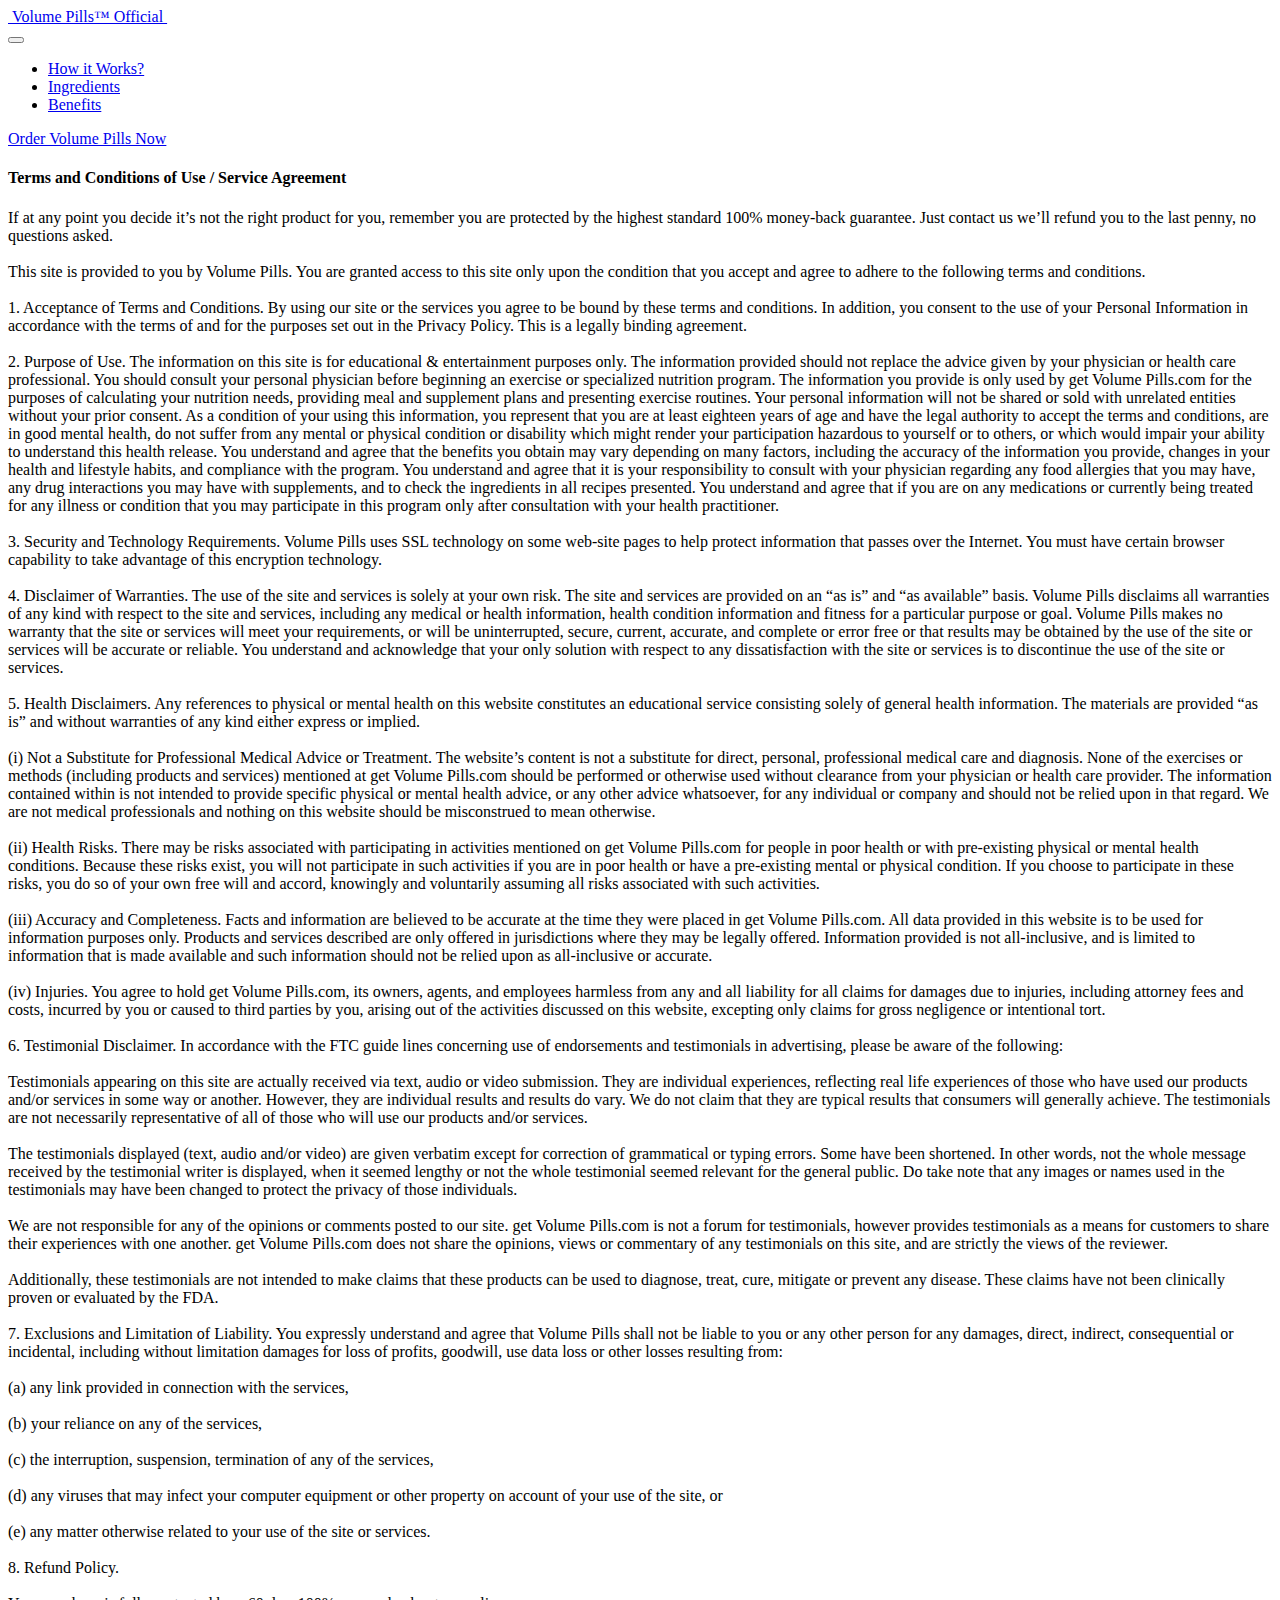
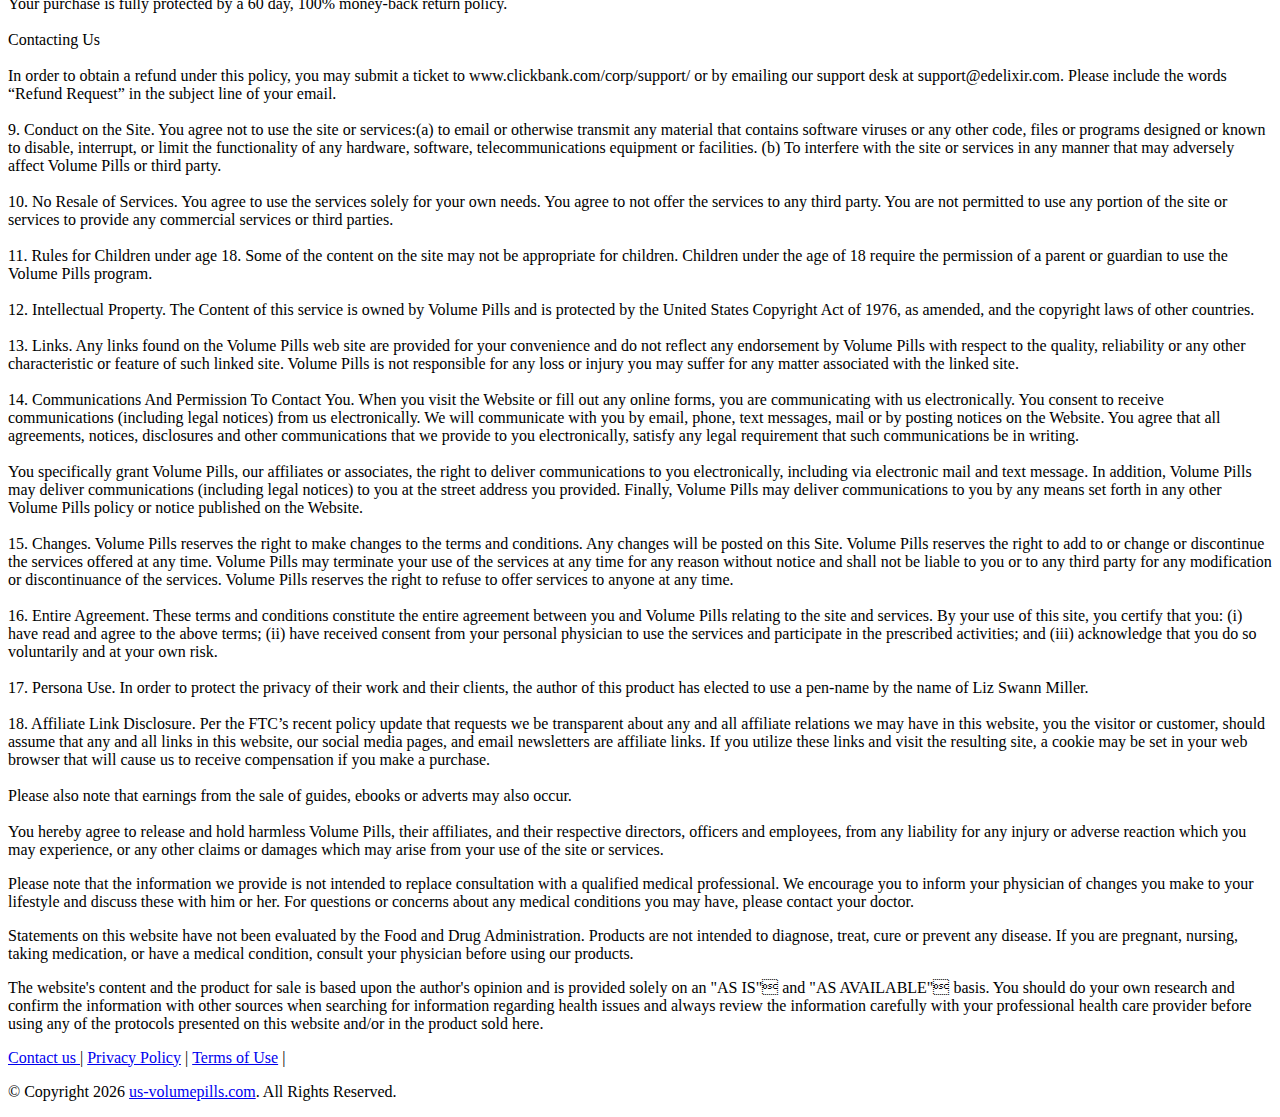
==== terms.html @ 6d5ae5b9 "Add files via upload" ====
<!DOCTYPE html>
<html  lang="en">

<!-- Mirrored from us-volumepills.com/terms.html by HTTrack Website Copier/3.x [XR&CO'2014], Mon, 20 Nov 2023 08:35:55 GMT -->
<head>
  
  <meta charset="UTF-8">
  <meta http-equiv="X-UA-Compatible" content="IE=edge">
    <meta name="referrer" content="no-referrer">
  <meta name="twitter:card" content="summary_large_image"/>
  <meta name="twitter:image:src" content="">
  <meta property="og:image" content="">
  <meta name="twitter:title" content="Volume Pills - Terms and Conditions">
  <meta name="viewport" content="width=device-width, initial-scale=1, minimum-scale=1">
  <link rel="shortcut icon" href="assets/images/volume-pills-favicon.png" type="image/x-icon">
  <meta name="description" content="If at any point you decide it’s not the right product for you, remember you are protected by the highest standard 100% money-back guarantee.">
  
  
  <title>Volume Pills - Terms and Conditions</title>
  <link rel="stylesheet" href="assets/web/assets/mobirise-icons2/mobirise2.css">
  <link rel="stylesheet" href="assets/bootstrap/css/bootstrap.min.css">
  <link rel="stylesheet" href="assets/bootstrap/css/bootstrap-grid.min.css">
  <link rel="stylesheet" href="assets/bootstrap/css/bootstrap-reboot.min.css">
  <link rel="stylesheet" href="assets/animatecss/animate.css">
  <link rel="stylesheet" href="assets/popup-overlay-plugin/style.css">
  <link rel="stylesheet" href="assets/dropdown/css/style.html">
  <link rel="stylesheet" href="assets/socicon/css/styles.html">
  <link rel="stylesheet" href="assets/theme/css/style.css">
  <link rel="preload" href="https://fonts.googleapis.com/css?family=Jost:100,200,300,400,500,600,700,800,900,100i,200i,300i,400i,500i,600i,700i,800i,900i&amp;display=swap" as="style" onload="this.onload=null;this.rel='stylesheet'">
  <noscript><link rel="stylesheet" href="https://fonts.googleapis.com/css?family=Jost:100,200,300,400,500,600,700,800,900,100i,200i,300i,400i,500i,600i,700i,800i,900i&amp;display=swap"></noscript>
  <link rel="preload" as="style" href="assets/mobirise/css/mbr-additional.css"><link rel="stylesheet" href="assets/mobirise/css/mbr-additional.css" type="text/css">
  
  
  
  
</head>
<body>

<!-- Analytics -->
<!-- Global site tag (gtag.js) - Google Analytics -->
<script async src="https://www.googletagmanager.com/gtag/js?id=UA-235349626-1"></script>
<script>
  window.dataLayer = window.dataLayer || [];
  function gtag(){dataLayer.push(arguments);}
  gtag('js', new Date());

  gtag('config', 'UA-235349626-1');
</script>
<!-- /Analytics -->


  
  <section data-bs-version="5.1" class="menu menu1 cid-sFnVyL8djO" once="menu" id="menu1-3l">
    

    <nav class="navbar navbar-dropdown navbar-expand-lg">
        <div class="container">
            <div class="navbar-brand">
                
                <span class="navbar-caption-wrap"><a class="navbar-caption text-white display-7" href="index.html">&nbsp;Volume Pills™ Official&nbsp;</a></span>
            </div>
            <button class="navbar-toggler" type="button" data-toggle="collapse" data-bs-toggle="collapse" data-target="#navbarSupportedContent" data-bs-target="#navbarSupportedContent" aria-controls="navbarNavAltMarkup" aria-expanded="false" aria-label="Toggle navigation">
                <div class="hamburger">
                    <span></span>
                    <span></span>
                    <span></span>
                    <span></span>
                </div>
            </button>
            <div class="collapse navbar-collapse" id="navbarSupportedContent">
                <ul class="navbar-nav nav-dropdown" data-app-modern-menu="true"><li class="nav-item"><a class="nav-link link text-white text-primary display-4" href="#Work">
                            How it Works?</a></li>
                    <li class="nav-item"><a class="nav-link link text-white text-primary display-4" href="#Ingredients">Ingredients</a></li>
                    <li class="nav-item"><a class="nav-link link text-white text-primary display-4" href="#Benefits">Benefits</a>
                    </li></ul>
                
                <div class="navbar-buttons mbr-section-btn"><a class="btn btn-warning display-7" href="https://www.volumepills.com/ct/722291"><span class="mobi-mbri mobi-mbri-cart-add mbr-iconfont mbr-iconfont-btn"></span>
                        Order&nbsp;Volume Pills Now</a></div>
            </div>
        </div>
    </nav>
</section>

<section data-bs-version="5.1" class="content5 cid-tkdk8UZJ5h" id="content5-3q">
    
    <div class="container">
        <div class="row justify-content-center">
            <div class="col-md-12 col-lg-10">
                
                <h4 class="mbr-section-subtitle mbr-fonts-style mb-4 display-5">Terms and Conditions of Use / Service Agreement</h4>
                <p class="mbr-text mbr-fonts-style display-7">If at any point you decide it’s not the right product for you, remember you are protected by the highest standard 100% money-back guarantee. Just contact us we’ll refund you to the last penny, no questions asked.
<br>
<br>This site is provided to you by  Volume Pills. You are granted access to this site only upon the condition that you accept and agree to adhere to the following terms and conditions.
<br>
<br>1. Acceptance of Terms and Conditions. By using our site or the services you agree to be bound by these terms and conditions. In addition, you consent to the use of your Personal Information in accordance with the terms of and for the purposes set out in the Privacy Policy. This is a legally binding agreement.
<br>
<br>2. Purpose of Use. The information on this site is for educational &amp; entertainment purposes only. The information provided should not replace the advice given by your physician or health care professional. You should consult your personal physician before beginning an exercise or specialized nutrition program. The information you provide is only used by get Volume Pills.com for the purposes of calculating your nutrition needs, providing meal and supplement plans and presenting exercise routines. Your personal information will not be shared or sold with unrelated entities without your prior consent. As a condition of your using this information, you represent that you are at least eighteen years of age and have the legal authority to accept the terms and conditions, are in good mental health, do not suffer from any mental or physical condition or disability which might render your participation hazardous to yourself or to others, or which would impair your ability to understand this health release. You understand and agree that the benefits you obtain may vary depending on many factors, including the accuracy of the information you provide, changes in your health and lifestyle habits, and compliance with the program. You understand and agree that it is your responsibility to consult with your physician regarding any food allergies that you may have, any drug interactions you may have with supplements, and to check the ingredients in all recipes presented. You understand and agree that if you are on any medications or currently being treated for any illness or condition that you may participate in this program only after consultation with your health practitioner.
<br>
<br>3. Security and Technology Requirements.  Volume Pills uses SSL technology on some web-site pages to help protect information that passes over the Internet. You must have certain browser capability to take advantage of this encryption technology.
<br>
<br>4. Disclaimer of Warranties. The use of the site and services is solely at your own risk. The site and services are provided on an “as is” and “as available” basis.  Volume Pills disclaims all warranties of any kind with respect to the site and services, including any medical or health information, health condition information and fitness for a particular purpose or goal.  Volume Pills makes no warranty that the site or services will meet your requirements, or will be uninterrupted, secure, current, accurate, and complete or error free or that results may be obtained by the use of the site or services will be accurate or reliable. You understand and acknowledge that your only solution with respect to any dissatisfaction with the site or services is to discontinue the use of the site or services.
<br>
<br>5. Health Disclaimers. Any references to physical or mental health on this website constitutes an educational service consisting solely of general health information. The materials are provided “as is” and without warranties of any kind either express or implied.
<br>
<br>(i) Not a Substitute for Professional Medical Advice or Treatment. The website’s content is not a substitute for direct, personal, professional medical care and diagnosis. None of the exercises or methods (including products and services) mentioned at get Volume Pills.com should be performed or otherwise used without clearance from your physician or health care provider. The information contained within is not intended to provide specific physical or mental health advice, or any other advice whatsoever, for any individual or company and should not be relied upon in that regard. We are not medical professionals and nothing on this website should be misconstrued to mean otherwise.
<br>
<br>(ii) Health Risks. There may be risks associated with participating in activities mentioned on get Volume Pills.com for people in poor health or with pre-existing physical or mental health conditions. Because these risks exist, you will not participate in such activities if you are in poor health or have a pre-existing mental or physical condition. If you choose to participate in these risks, you do so of your own free will and accord, knowingly and voluntarily assuming all risks associated with such activities.
<br>
<br>(iii) Accuracy and Completeness. Facts and information are believed to be accurate at the time they were placed in get Volume Pills.com. All data provided in this website is to be used for information purposes only. Products and services described are only offered in jurisdictions where they may be legally offered. Information provided is not all-inclusive, and is limited to information that is made available and such information should not be relied upon as all-inclusive or accurate.
<br>
<br>(iv) Injuries. You agree to hold get Volume Pills.com, its owners, agents, and employees harmless from any and all liability for all claims for damages due to injuries, including attorney fees and costs, incurred by you or caused to third parties by you, arising out of the activities discussed on this website, excepting only claims for gross negligence or intentional tort.
<br>
<br>6. Testimonial Disclaimer. In accordance with the FTC guide lines concerning use of endorsements and testimonials in advertising, please be aware of the following:
<br>
<br>Testimonials appearing on this site are actually received via text, audio or video submission. They are individual experiences, reflecting real life experiences of those who have used our products and/or services in some way or another. However, they are individual results and results do vary. We do not claim that they are typical results that consumers will generally achieve. The testimonials are not necessarily representative of all of those who will use our products and/or services.
<br>
<br>The testimonials displayed (text, audio and/or video) are given verbatim except for correction of grammatical or typing errors. Some have been shortened. In other words, not the whole message received by the testimonial writer is displayed, when it seemed lengthy or not the whole testimonial seemed relevant for the general public. Do take note that any images or names used in the testimonials may have been changed to protect the privacy of those individuals.
<br>
<br>We are not responsible for any of the opinions or comments posted to our site. get Volume Pills.com is not a forum for testimonials, however provides testimonials as a means for customers to share their experiences with one another. get Volume Pills.com does not share the opinions, views or commentary of any testimonials on this site, and are strictly the views of the reviewer.
<br>
<br>Additionally, these testimonials are not intended to make claims that these products can be used to diagnose, treat, cure, mitigate or prevent any disease. These claims have not been clinically proven or evaluated by the FDA.
<br>
<br>7. Exclusions and Limitation of Liability. You expressly understand and agree that  Volume Pills shall not be liable to you or any other person for any damages, direct, indirect, consequential or incidental, including without limitation damages for loss of profits, goodwill, use data loss or other losses resulting from:
<br>
<br>(a) any link provided in connection with the services,
<br>
<br>(b) your reliance on any of the services,
<br>
<br>(c) the interruption, suspension, termination of any of the services,
<br>
<br>(d) any viruses that may infect your computer equipment or other property on account of your use of the site, or
<br>
<br>(e) any matter otherwise related to your use of the site or services.
<br>
<br>8. Refund Policy.
<br>
<br>Your purchase is fully protected by a 60 day, 100% money-back return policy.
<br>
<br>Contacting Us
<br>
<br>In order to obtain a refund under this policy, you may submit a ticket to www.clickbank.com/corp/support/ or by emailing our support desk at support@edelixir.com. Please include the words “Refund Request” in the subject line of your email.
<br>
<br>9. Conduct on the Site. You agree not to use the site or services:(a) to email or otherwise transmit any material that contains software viruses or any other code, files or programs designed or known to disable, interrupt, or limit the functionality of any hardware, software, telecommunications equipment or facilities. (b) To interfere with the site or services in any manner that may adversely affect  Volume Pills or third party.
<br>
<br>10. No Resale of Services. You agree to use the services solely for your own needs. You agree to not offer the services to any third party. You are not permitted to use any portion of the site or services to provide any commercial services or third parties.
<br>
<br>11. Rules for Children under age 18. Some of the content on the site may not be appropriate for children. Children under the age of 18 require the permission of a parent or guardian to use the  Volume Pills program.
<br>
<br>12. Intellectual Property. The Content of this service is owned by  Volume Pills and is protected by the United States Copyright Act of 1976, as amended, and the copyright laws of other countries.
<br>
<br>13. Links. Any links found on the  Volume Pills web site are provided for your convenience and do not reflect any endorsement by  Volume Pills with respect to the quality, reliability or any other characteristic or feature of such linked site.  Volume Pills is not responsible for any loss or injury you may suffer for any matter associated with the linked site.
<br>
<br>14. Communications And Permission To Contact You. When you visit the Website or fill out any online forms, you are communicating with us electronically. You consent to receive communications (including legal notices) from us electronically. We will communicate with you by email, phone, text messages, mail or by posting notices on the Website. You agree that all agreements, notices, disclosures and other communications that we provide to you electronically, satisfy any legal requirement that such communications be in writing.
<br>
<br>You specifically grant  Volume Pills, our affiliates or associates, the right to deliver communications to you electronically, including via electronic mail and text message. In addition,  Volume Pills may deliver communications (including legal notices) to you at the street address you provided. Finally,  Volume Pills may deliver communications to you by any means set forth in any other  Volume Pills policy or notice published on the Website.
<br>
<br>15. Changes.  Volume Pills reserves the right to make changes to the terms and conditions. Any changes will be posted on this Site.  Volume Pills reserves the right to add to or change or discontinue the services offered at any time.  Volume Pills may terminate your use of the services at any time for any reason without notice and shall not be liable to you or to any third party for any modification or discontinuance of the services.  Volume Pills reserves the right to refuse to offer services to anyone at any time.
<br>
<br>16. Entire Agreement. These terms and conditions constitute the entire agreement between you and  Volume Pills relating to the site and services. By your use of this site, you certify that you: (i) have read and agree to the above terms; (ii) have received consent from your personal physician to use the services and participate in the prescribed activities; and (iii) acknowledge that you do so voluntarily and at your own risk.
<br>
<br>17. Persona Use. In order to protect the privacy of their work and their clients, the author of this product has elected to use a pen-name by the name of Liz Swann Miller.
<br>
<br>18. Affiliate Link Disclosure. Per the FTC’s recent policy update that requests we be transparent about any and all affiliate relations we may have in this website, you the visitor or customer, should assume that any and all links in this website, our social media pages, and email newsletters are affiliate links. If you utilize these links and visit the resulting site, a cookie may be set in your web browser that will cause us to receive compensation if you make a purchase.
<br>
<br>Please also note that earnings from the sale of guides, ebooks or adverts may also occur.
<br>
<br>You hereby agree to release and hold harmless  Volume Pills, their affiliates, and their respective directors, officers and employees, from any liability for any injury or adverse reaction which you may experience, or any other claims or damages which may arise from your use of the site or services.&nbsp;<br></p>
            </div>
        </div>
    </div>
</section>

<section data-bs-version="5.1" class="footer3 cid-sFnyUkxVUQ" once="footers" id="footer3-3m">

    

    

    <div class="container-fluid">
        <div class="media-container-row align-center mbr-white">
            
            <div class="row social-row">
                <div class="social-list align-left pb-2">
                    
                    
                    
                    
                    
                    
                <div class="soc-item">
                       <p>Please note that the information we provide is not intended to replace consultation with a qualified medical professional. We encourage you to inform your physician of changes you make to your lifestyle and discuss these with him or her. For questions or concerns about any medical conditions you may have, please contact your doctor.</p>

<p>Statements on this website have not been evaluated by the Food and Drug Administration. Products are not intended to diagnose, treat, cure or prevent any disease. If you are pregnant, nursing, taking medication, or have a medical condition, consult your physician before using our products.</p>

<p>The website's content and the product for sale is based upon the author's opinion and is provided solely on an "AS IS" and "AS AVAILABLE" basis. You should do your own research and confirm the information with other sources when searching for information regarding health issues and always review the information carefully with your professional health care provider before using any of the protocols presented on this website and/or in the product sold here.</p>

<p><a href="contact.html" class="text-primary" target="_blank">Contact us </a>|&nbsp;<a href="policy.html" class="text-primary" target="_blank">Privacy Policy</a> |&nbsp;<a href="terms.html" class="text-primary" target="_blank">Terms of Use</a> |&nbsp;</p>


                    </div></div>
            </div>
            <div class="row row-copirayt">
                <p class="mbr-text mb-0 mbr-fonts-style mbr-white align-center display-4">© Copyright <script>document.write(new Date().getFullYear())</script> <a href="index.html" class="text-primary">us-volumepills.com</a>. All Rights Reserved.
                </p>
            </div>
        </div>
    </div>
</section>


<script src="assets/bootstrap/js/bootstrap.bundle.min.js"></script>
  <script src="assets/smoothscroll/smooth-scroll.js"></script>
  <script src="assets/ytplayer/index.js"></script>
  <script src="assets/dropdown/js/navbar-dropdown.html"></script>
  <script src="assets/theme/js/script.js"></script>
  
  
  
 <div id="scrollToTop" class="scrollToTop mbr-arrow-up"><a style="text-align: center;"><i class="mbr-arrow-up-icon mbr-arrow-up-icon-cm cm-icon cm-icon-smallarrow-up"></i></a></div>
    <input name="animation" type="hidden">
  </body>

<!-- Mirrored from us-volumepills.com/terms.html by HTTrack Website Copier/3.x [XR&CO'2014], Mon, 20 Nov 2023 08:35:55 GMT -->
</html>
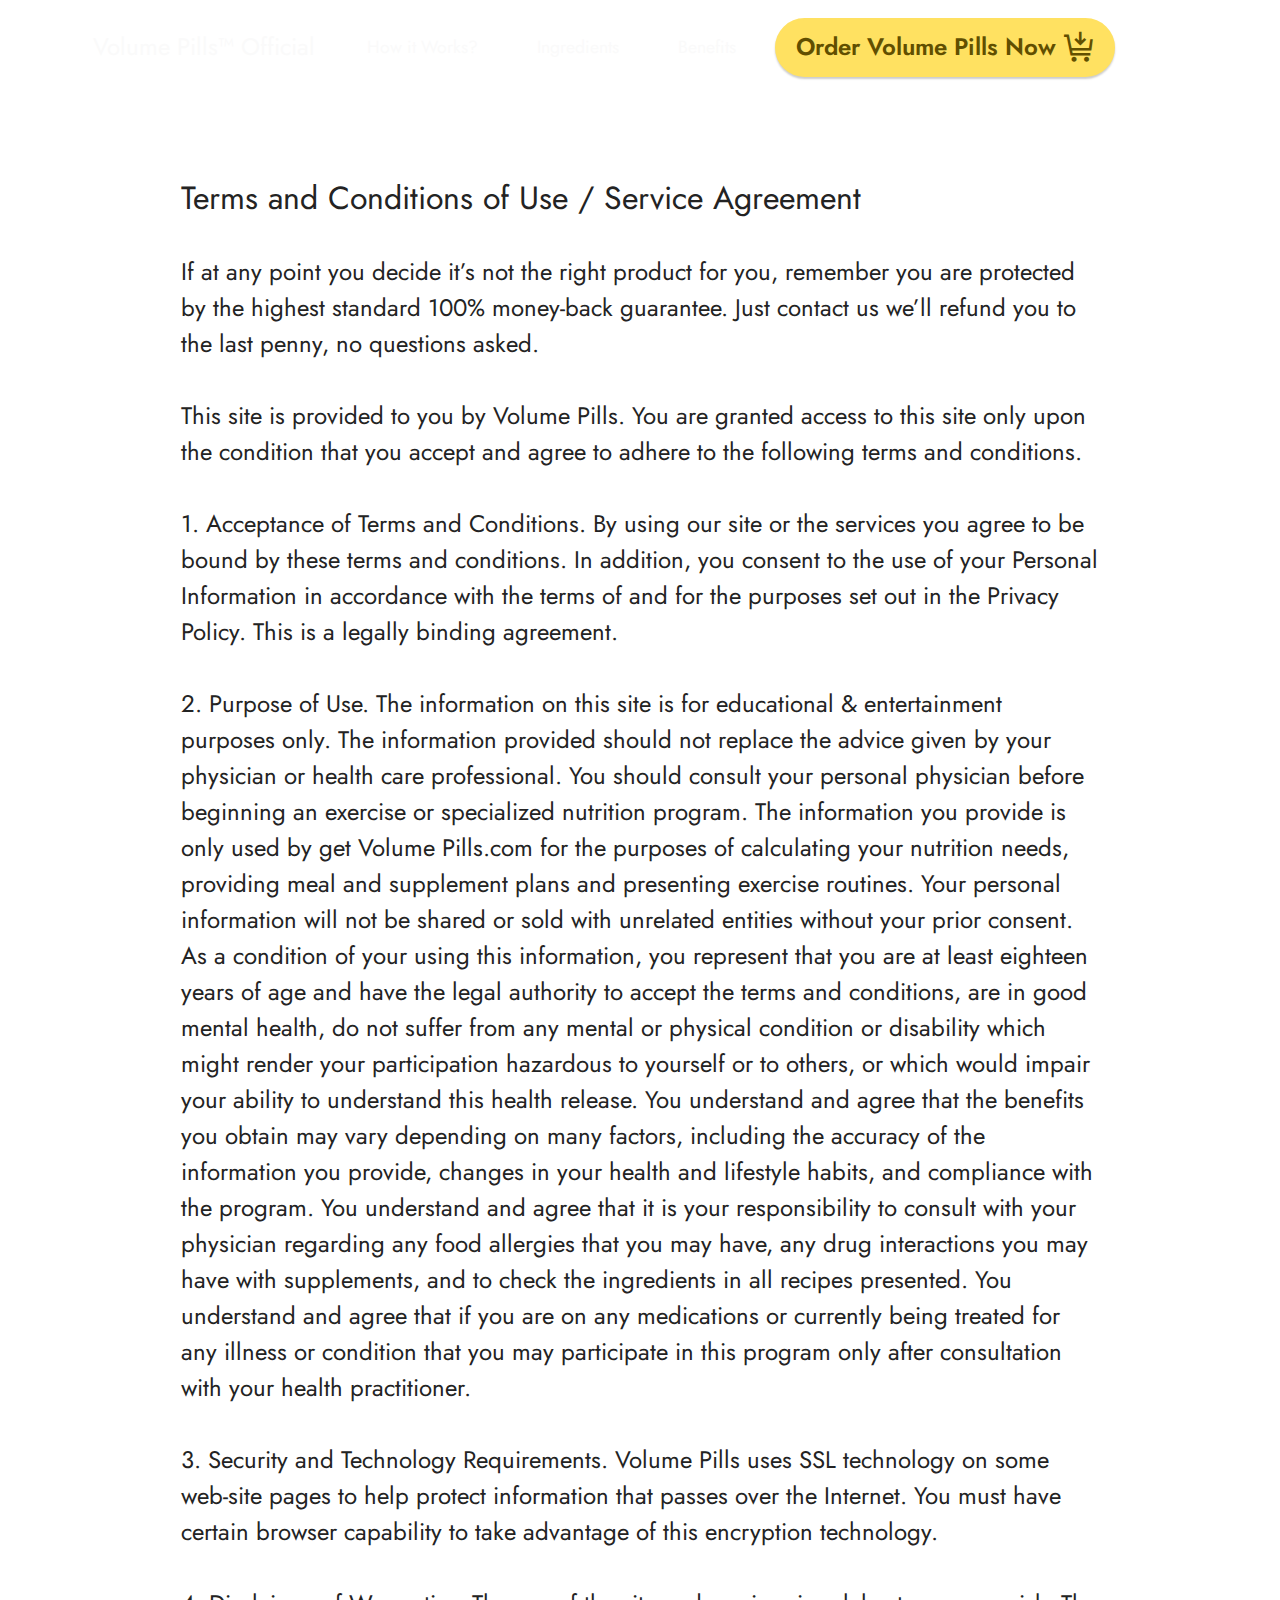
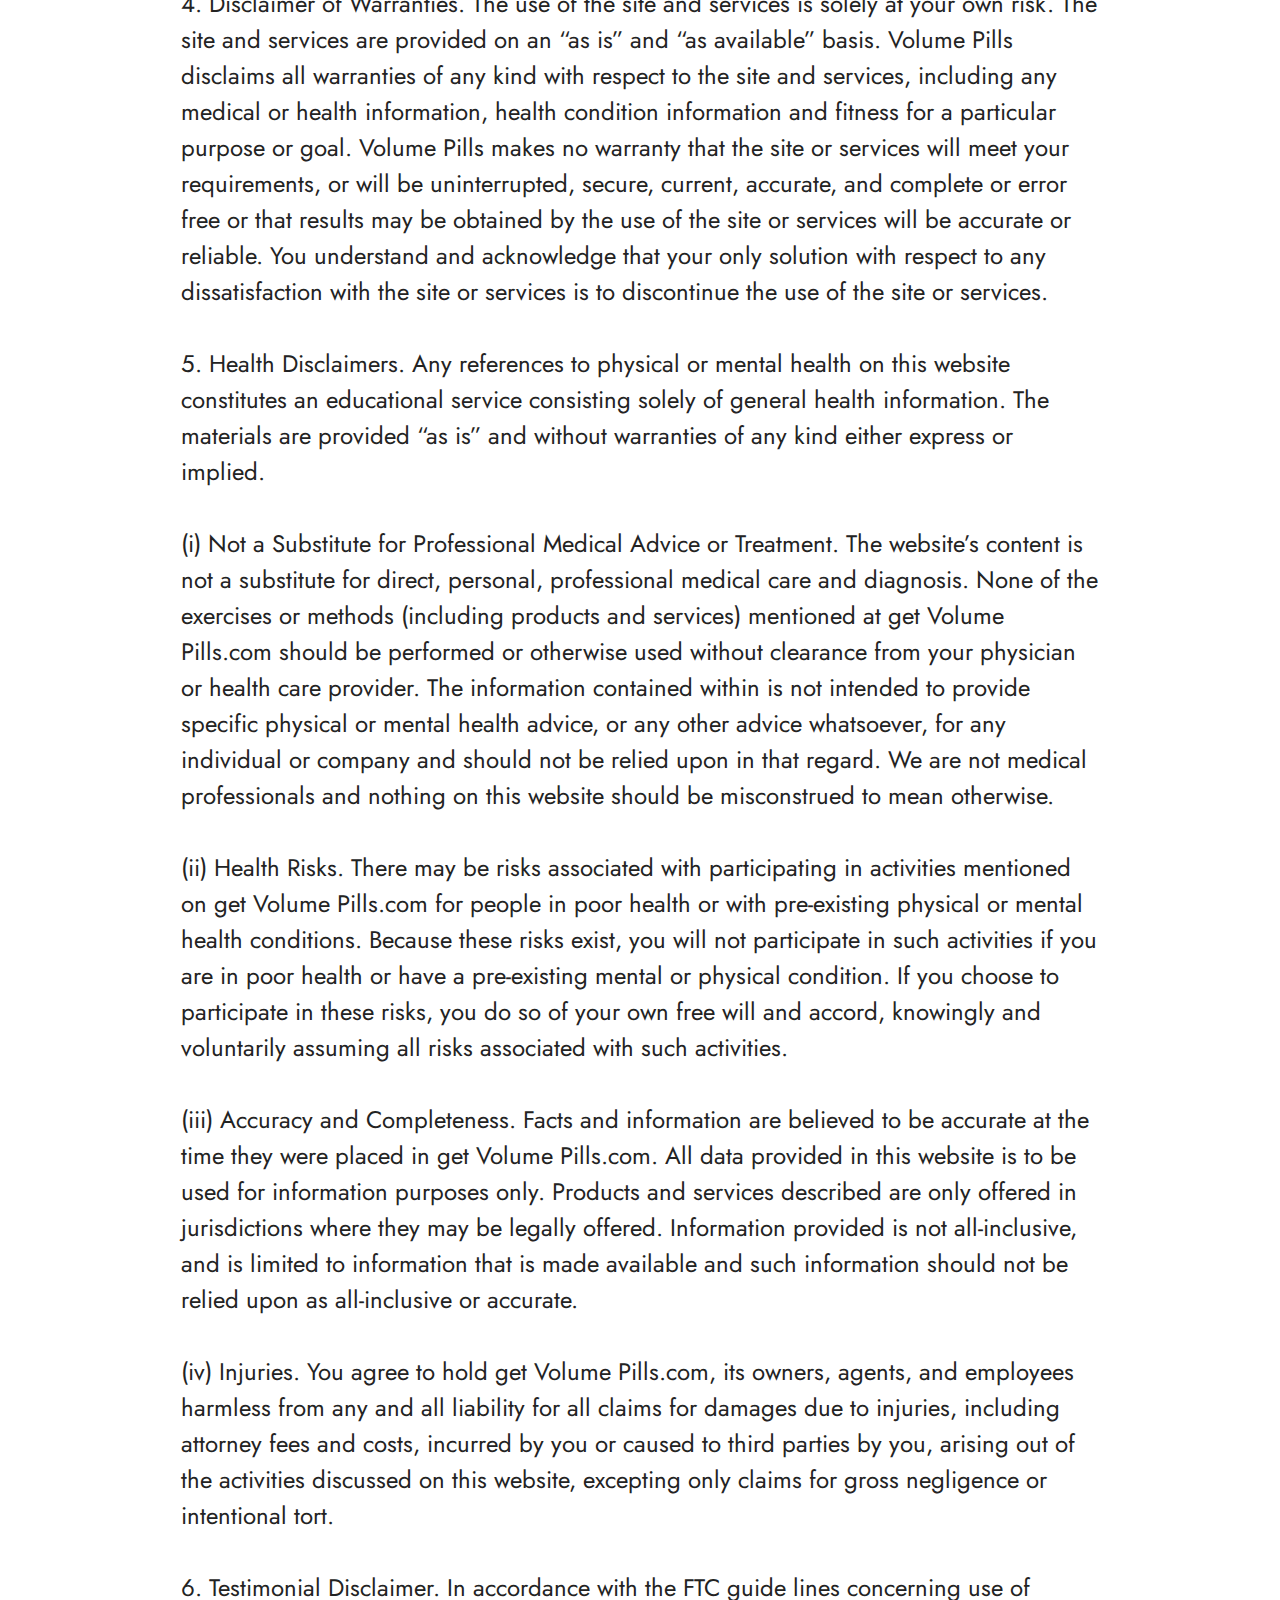
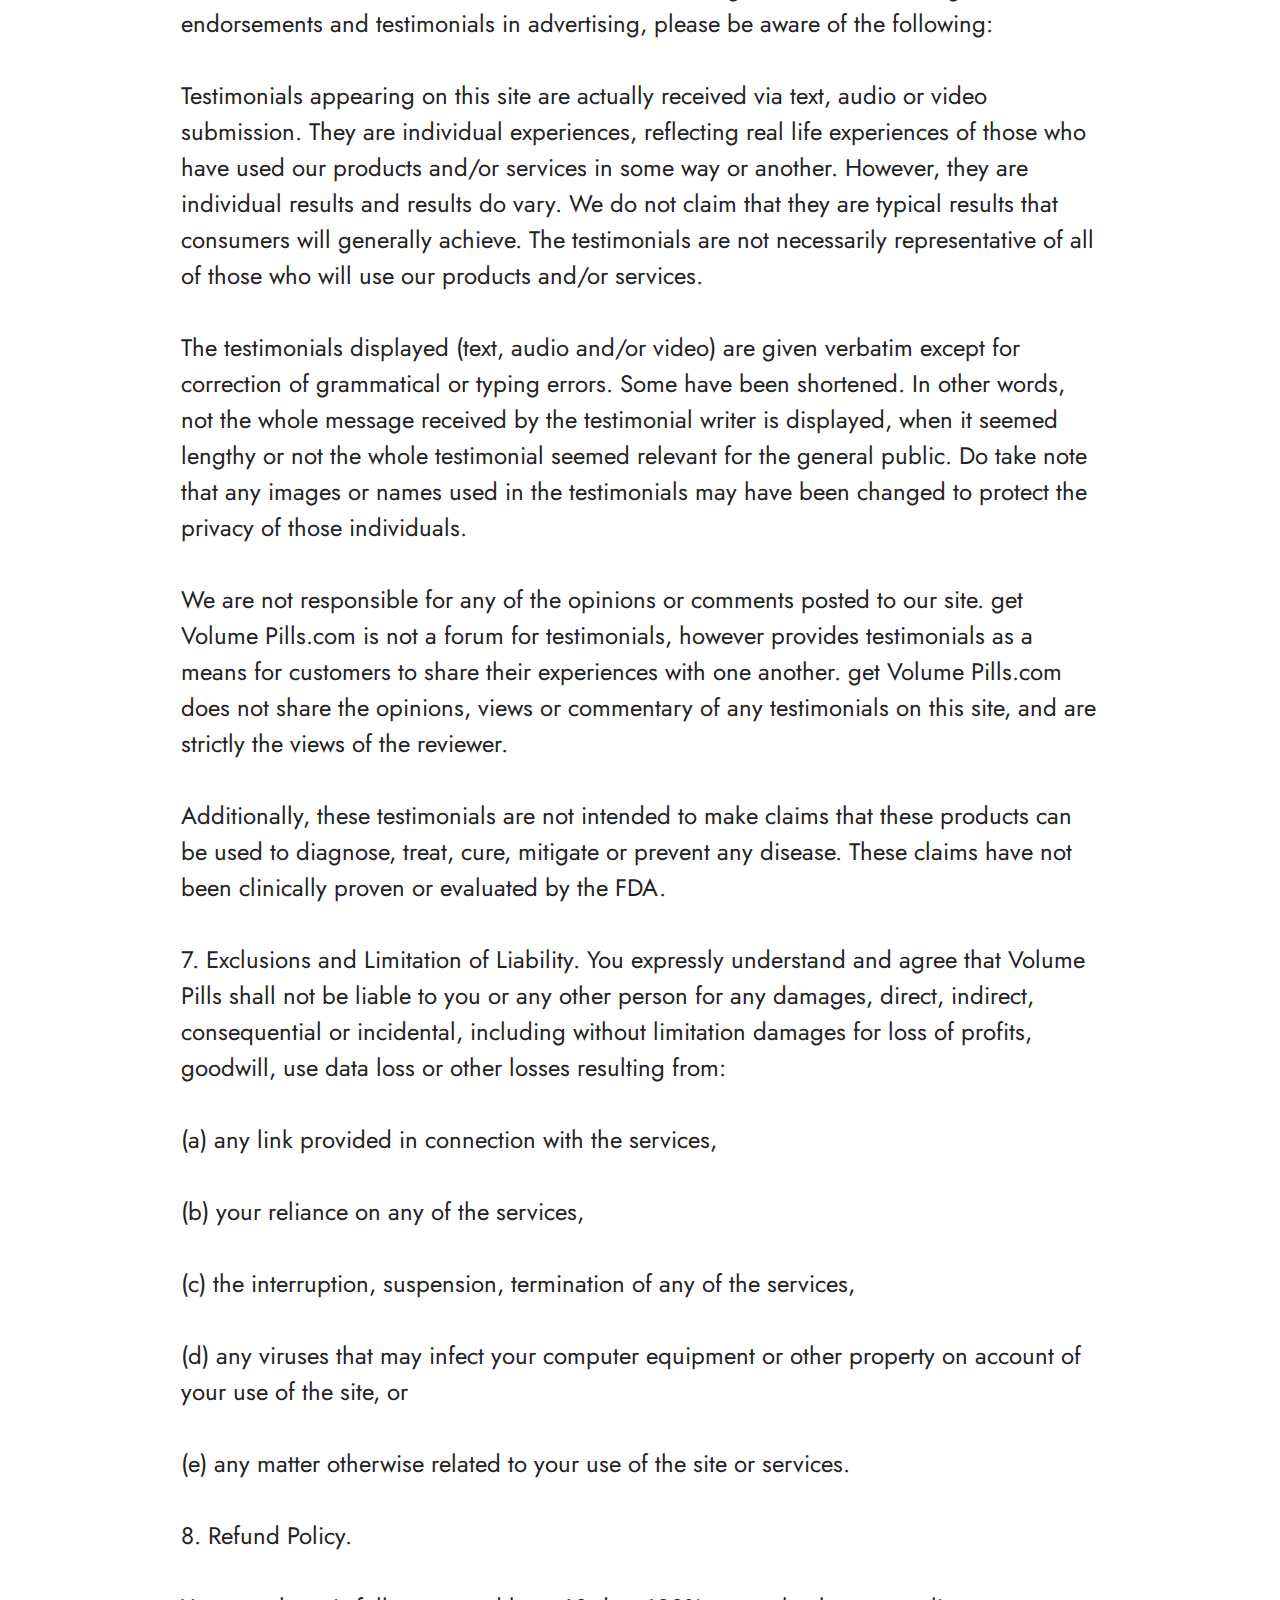
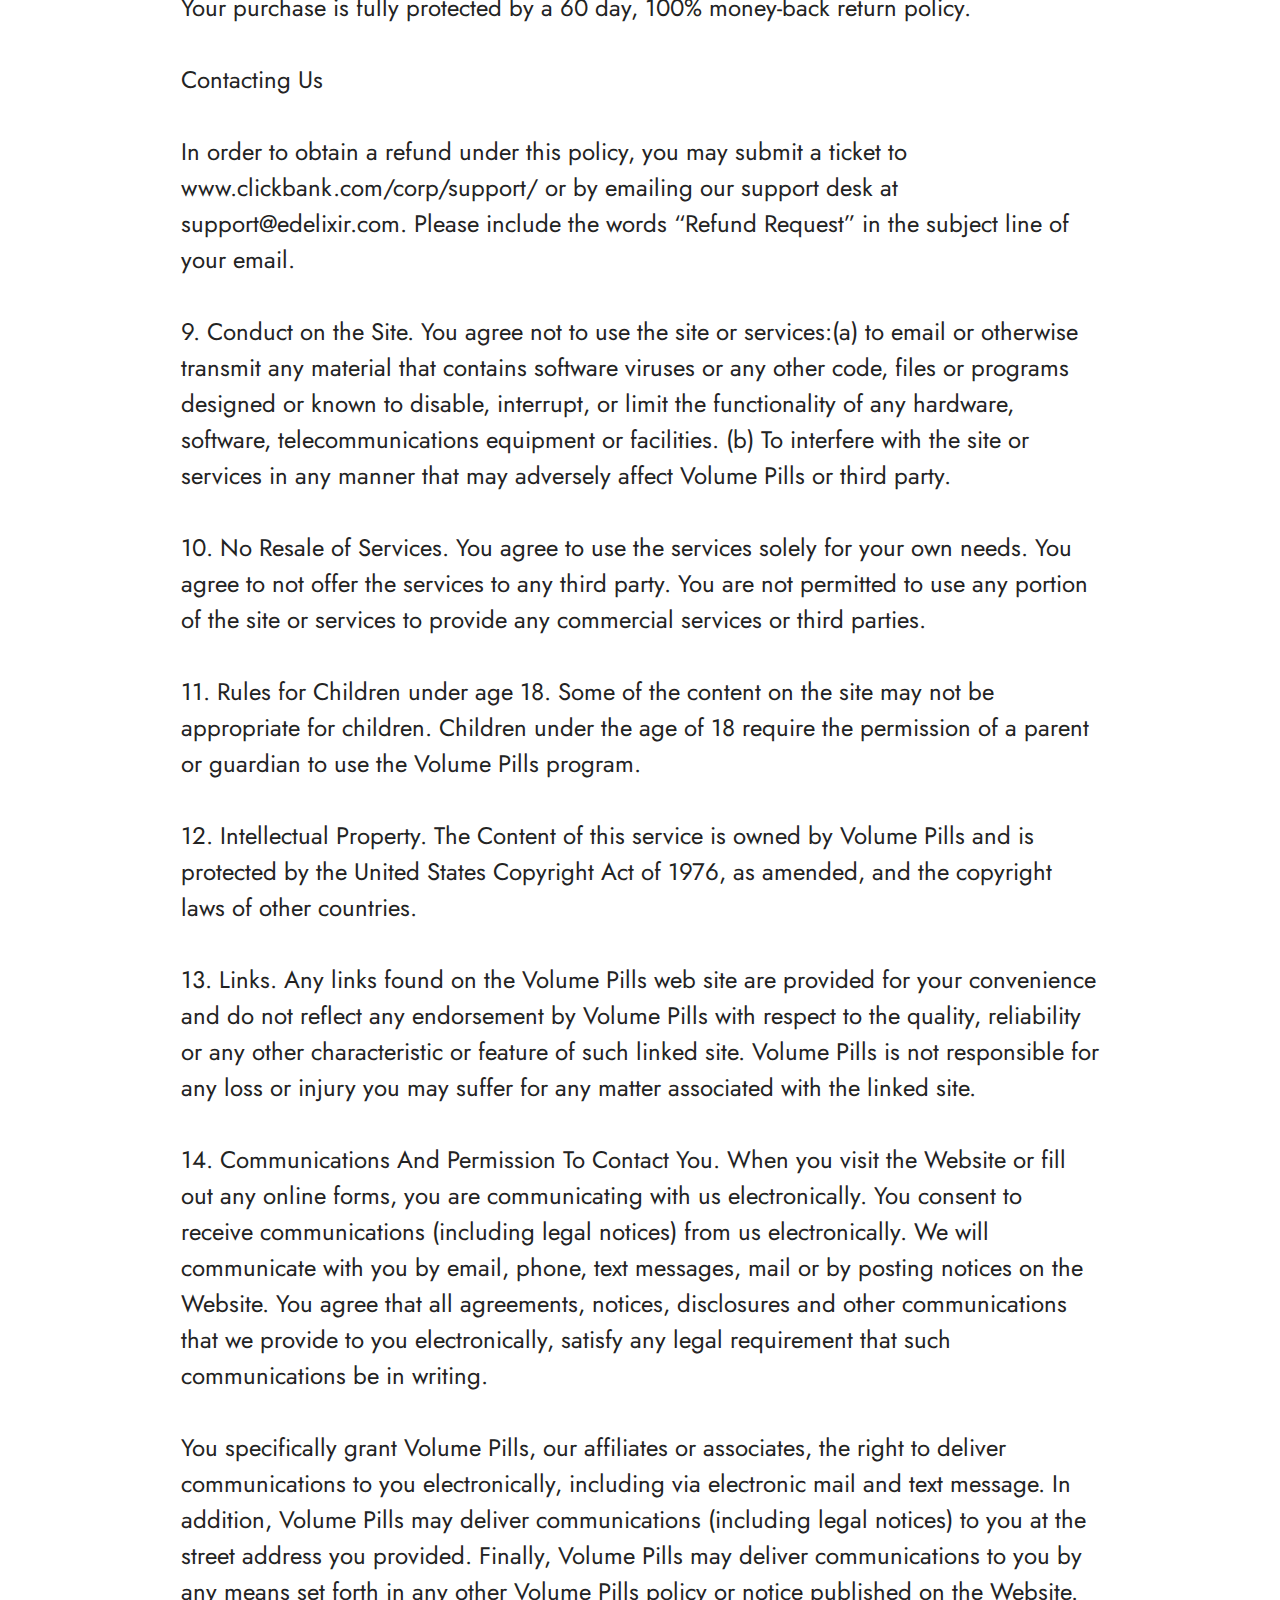
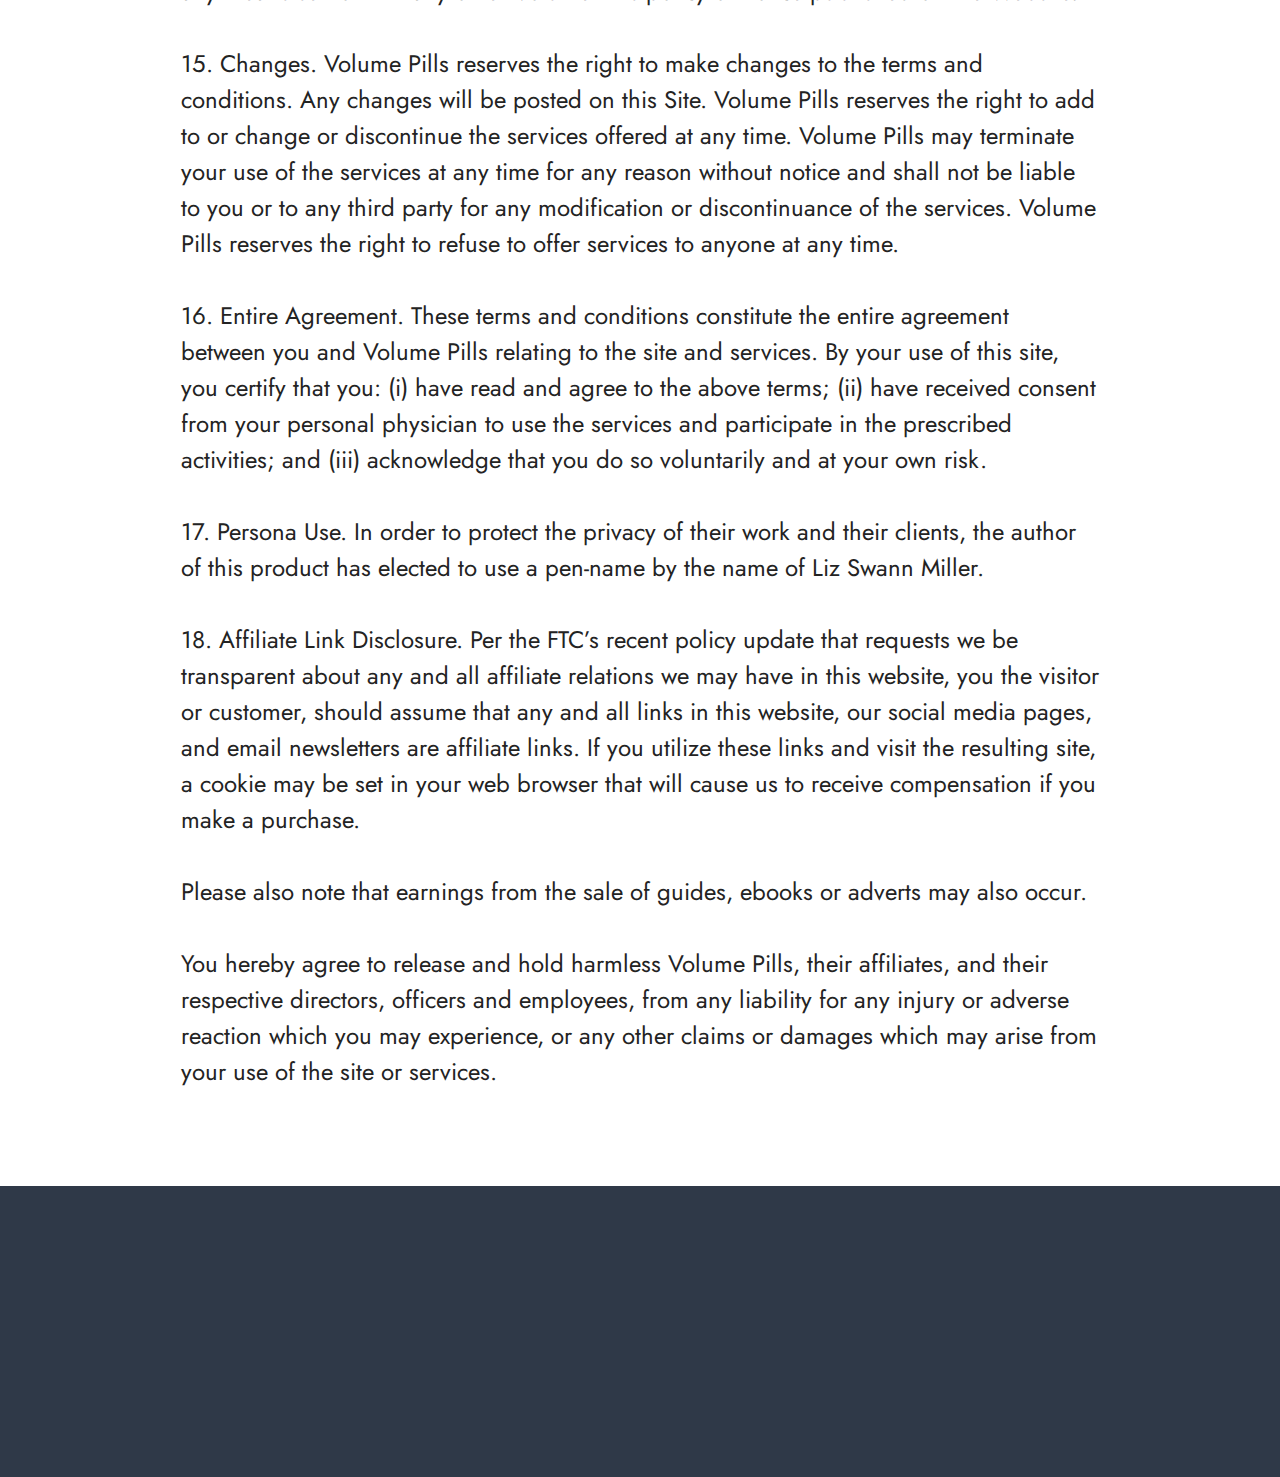
==== commit 3de338ef: "Update terms.html" ====
--- a/terms.html
+++ b/terms.html
@@ -1,8 +1,7 @@
 <!DOCTYPE html>
 <html  lang="en">
 
-<!-- Mirrored from us-volumepills.com/terms.html by HTTrack Website Copier/3.x [XR&CO'2014], Mon, 20 Nov 2023 08:35:55 GMT -->
-<head>
+  <head>
   
   <meta charset="UTF-8">
   <meta http-equiv="X-UA-Compatible" content="IE=edge">
@@ -74,7 +73,7 @@
                     <li class="nav-item"><a class="nav-link link text-white text-primary display-4" href="#Benefits">Benefits</a>
                     </li></ul>
                 
-                <div class="navbar-buttons mbr-section-btn"><a class="btn btn-warning display-7" href="https://www.volumepills.com/ct/722291"><span class="mobi-mbri mobi-mbri-cart-add mbr-iconfont mbr-iconfont-btn"></span>
+                <div class="navbar-buttons mbr-section-btn"><a class="btn btn-warning display-7" href="https://www.volumepills.com/ct/752831"><span class="mobi-mbri mobi-mbri-cart-add mbr-iconfont mbr-iconfont-btn"></span>
                         Order&nbsp;Volume Pills Now</a></div>
             </div>
         </div>
@@ -219,6 +218,3 @@
  <div id="scrollToTop" class="scrollToTop mbr-arrow-up"><a style="text-align: center;"><i class="mbr-arrow-up-icon mbr-arrow-up-icon-cm cm-icon cm-icon-smallarrow-up"></i></a></div>
     <input name="animation" type="hidden">
   </body>
-
-<!-- Mirrored from us-volumepills.com/terms.html by HTTrack Website Copier/3.x [XR&CO'2014], Mon, 20 Nov 2023 08:35:55 GMT -->
-</html>--- a/assets/web/assets/mobirise-icons2/mobirise2.css
+++ b/assets/web/assets/mobirise-icons2/mobirise2.css
@@ -0,0 +1,498 @@
+@font-face {
+  font-family: 'Moririse2';
+  font-display: swap;
+  src:  url('mobirise21e04.eot?f2bix4');
+  src:  url('mobirise21e04.eot?f2bix4#iefix') format('embedded-opentype'),
+    url('mobirise21e04.ttf?f2bix4') format('truetype'),
+    url('mobirise21e04.woff?f2bix4') format('woff'),
+    url('mobirise21e04.svg?f2bix4#mobirise2') format('svg');
+  font-weight: normal;
+  font-style: normal;
+}
+
+[class^="mobi-"], [class*=" mobi-"] {
+  /* use !important to prevent issues with browser extensions that change fonts */
+  font-family: 'Moririse2' !important;
+  speak: none;
+  font-style: normal;
+  font-weight: normal;
+  font-variant: normal;
+  text-transform: none;
+  line-height: 1;
+
+  /* Better Font Rendering =========== */
+  -webkit-font-smoothing: antialiased;
+  -moz-osx-font-smoothing: grayscale;
+}
+
+.mobi-mbri-add-submenu:before {
+  content: "\e900";
+}
+.mobi-mbri-alert:before {
+  content: "\e901";
+}
+.mobi-mbri-align-center:before {
+  content: "\e902";
+}
+.mobi-mbri-align-justify:before {
+  content: "\e903";
+}
+.mobi-mbri-align-left:before {
+  content: "\e904";
+}
+.mobi-mbri-align-right:before {
+  content: "\e905";
+}
+.mobi-mbri-android:before {
+  content: "\e906";
+}
+.mobi-mbri-apple:before {
+  content: "\e907";
+}
+.mobi-mbri-arrow-down:before {
+  content: "\e908";
+}
+.mobi-mbri-arrow-next:before {
+  content: "\e909";
+}
+.mobi-mbri-arrow-prev:before {
+  content: "\e90a";
+}
+.mobi-mbri-arrow-up:before {
+  content: "\e90b";
+}
+.mobi-mbri-bold:before {
+  content: "\e90c";
+}
+.mobi-mbri-bookmark:before {
+  content: "\e90d";
+}
+.mobi-mbri-bootstrap:before {
+  content: "\e90e";
+}
+.mobi-mbri-briefcase:before {
+  content: "\e90f";
+}
+.mobi-mbri-browse:before {
+  content: "\e910";
+}
+.mobi-mbri-bulleted-list:before {
+  content: "\e911";
+}
+.mobi-mbri-calendar:before {
+  content: "\e912";
+}
+.mobi-mbri-camera:before {
+  content: "\e913";
+}
+.mobi-mbri-cart-add:before {
+  content: "\e914";
+}
+.mobi-mbri-cart-full:before {
+  content: "\e915";
+}
+.mobi-mbri-cash:before {
+  content: "\e916";
+}
+.mobi-mbri-change-style:before {
+  content: "\e917";
+}
+.mobi-mbri-chat:before {
+  content: "\e918";
+}
+.mobi-mbri-clock:before {
+  content: "\e919";
+}
+.mobi-mbri-close:before {
+  content: "\e91a";
+}
+.mobi-mbri-cloud:before {
+  content: "\e91b";
+}
+.mobi-mbri-code:before {
+  content: "\e91c";
+}
+.mobi-mbri-contact-form:before {
+  content: "\e91d";
+}
+.mobi-mbri-credit-card:before {
+  content: "\e91e";
+}
+.mobi-mbri-cursor-click:before {
+  content: "\e91f";
+}
+.mobi-mbri-cust-feedback:before {
+  content: "\e920";
+}
+.mobi-mbri-database:before {
+  content: "\e921";
+}
+.mobi-mbri-delivery:before {
+  content: "\e922";
+}
+.mobi-mbri-desktop:before {
+  content: "\e923";
+}
+.mobi-mbri-devices:before {
+  content: "\e924";
+}
+.mobi-mbri-down:before {
+  content: "\e925";
+}
+.mobi-mbri-download-2:before {
+  content: "\e926";
+}
+.mobi-mbri-download:before {
+  content: "\e927";
+}
+.mobi-mbri-drag-n-drop-2:before {
+  content: "\e928";
+}
+.mobi-mbri-drag-n-drop:before {
+  content: "\e929";
+}
+.mobi-mbri-edit-2:before {
+  content: "\e92a";
+}
+.mobi-mbri-edit:before {
+  content: "\e92b";
+}
+.mobi-mbri-error:before {
+  content: "\e92c";
+}
+.mobi-mbri-extension:before {
+  content: "\e92d";
+}
+.mobi-mbri-features:before {
+  content: "\e92e";
+}
+.mobi-mbri-file:before {
+  content: "\e92f";
+}
+.mobi-mbri-flag:before {
+  content: "\e930";
+}
+.mobi-mbri-folder:before {
+  content: "\e931";
+}
+.mobi-mbri-gift:before {
+  content: "\e932";
+}
+.mobi-mbri-github:before {
+  content: "\e933";
+}
+.mobi-mbri-globe-2:before {
+  content: "\e934";
+}
+.mobi-mbri-globe:before {
+  content: "\e935";
+}
+.mobi-mbri-growing-chart:before {
+  content: "\e936";
+}
+.mobi-mbri-hearth:before {
+  content: "\e937";
+}
+.mobi-mbri-help:before {
+  content: "\e938";
+}
+.mobi-mbri-home:before {
+  content: "\e939";
+}
+.mobi-mbri-hot-cup:before {
+  content: "\e93a";
+}
+.mobi-mbri-idea:before {
+  content: "\e93b";
+}
+.mobi-mbri-image-gallery:before {
+  content: "\e93c";
+}
+.mobi-mbri-image-slider:before {
+  content: "\e93d";
+}
+.mobi-mbri-info:before {
+  content: "\e93e";
+}
+.mobi-mbri-italic:before {
+  content: "\e93f";
+}
+.mobi-mbri-key:before {
+  content: "\e940";
+}
+.mobi-mbri-laptop:before {
+  content: "\e941";
+}
+.mobi-mbri-layers:before {
+  content: "\e942";
+}
+.mobi-mbri-left-right:before {
+  content: "\e943";
+}
+.mobi-mbri-left:before {
+  content: "\e944";
+}
+.mobi-mbri-letter:before {
+  content: "\e945";
+}
+.mobi-mbri-like:before {
+  content: "\e946";
+}
+.mobi-mbri-link:before {
+  content: "\e947";
+}
+.mobi-mbri-lock:before {
+  content: "\e948";
+}
+.mobi-mbri-login:before {
+  content: "\e949";
+}
+.mobi-mbri-logout:before {
+  content: "\e94a";
+}
+.mobi-mbri-magic-stick:before {
+  content: "\e94b";
+}
+.mobi-mbri-map-pin:before {
+  content: "\e94c";
+}
+.mobi-mbri-menu:before {
+  content: "\e94d";
+}
+.mobi-mbri-mobile-2:before {
+  content: "\e94e";
+}
+.mobi-mbri-mobile-horizontal:before {
+  content: "\e94f";
+}
+.mobi-mbri-mobile:before {
+  content: "\e950";
+}
+.mobi-mbri-mobirise:before {
+  content: "\e951";
+}
+.mobi-mbri-more-horizontal:before {
+  content: "\e952";
+}
+.mobi-mbri-more-vertical:before {
+  content: "\e953";
+}
+.mobi-mbri-music:before {
+  content: "\e954";
+}
+.mobi-mbri-new-file:before {
+  content: "\e955";
+}
+.mobi-mbri-numbered-list:before {
+  content: "\e956";
+}
+.mobi-mbri-opened-folder:before {
+  content: "\e957";
+}
+.mobi-mbri-pages:before {
+  content: "\e958";
+}
+.mobi-mbri-paper-plane:before {
+  content: "\e959";
+}
+.mobi-mbri-paperclip:before {
+  content: "\e95a";
+}
+.mobi-mbri-phone:before {
+  content: "\e95b";
+}
+.mobi-mbri-photo:before {
+  content: "\e95c";
+}
+.mobi-mbri-photos:before {
+  content: "\e95d";
+}
+.mobi-mbri-pin:before {
+  content: "\e95e";
+}
+.mobi-mbri-play:before {
+  content: "\e95f";
+}
+.mobi-mbri-plus:before {
+  content: "\e960";
+}
+.mobi-mbri-preview:before {
+  content: "\e961";
+}
+.mobi-mbri-print:before {
+  content: "\e962";
+}
+.mobi-mbri-protect:before {
+  content: "\e963";
+}
+.mobi-mbri-question:before {
+  content: "\e964";
+}
+.mobi-mbri-quote-left:before {
+  content: "\e965";
+}
+.mobi-mbri-quote-right:before {
+  content: "\e966";
+}
+.mobi-mbri-redo:before {
+  content: "\e967";
+}
+.mobi-mbri-refresh:before {
+  content: "\e968";
+}
+.mobi-mbri-responsive-2:before {
+  content: "\e969";
+}
+.mobi-mbri-responsive:before {
+  content: "\e96a";
+}
+.mobi-mbri-right:before {
+  content: "\e96b";
+}
+.mobi-mbri-rocket:before {
+  content: "\e96c";
+}
+.mobi-mbri-sad-face:before {
+  content: "\e96d";
+}
+.mobi-mbri-sale:before {
+  content: "\e96e";
+}
+.mobi-mbri-save:before {
+  content: "\e96f";
+}
+.mobi-mbri-search:before {
+  content: "\e970";
+}
+.mobi-mbri-setting-2:before {
+  content: "\e971";
+}
+.mobi-mbri-setting-3:before {
+  content: "\e972";
+}
+.mobi-mbri-setting:before {
+  content: "\e973";
+}
+.mobi-mbri-share:before {
+  content: "\e974";
+}
+.mobi-mbri-shopping-bag:before {
+  content: "\e975";
+}
+.mobi-mbri-shopping-basket:before {
+  content: "\e976";
+}
+.mobi-mbri-shopping-cart:before {
+  content: "\e977";
+}
+.mobi-mbri-sites:before {
+  content: "\e978";
+}
+.mobi-mbri-smile-face:before {
+  content: "\e979";
+}
+.mobi-mbri-speed:before {
+  content: "\e97a";
+}
+.mobi-mbri-star:before {
+  content: "\e97b";
+}
+.mobi-mbri-success:before {
+  content: "\e97c";
+}
+.mobi-mbri-sun:before {
+  content: "\e97d";
+}
+.mobi-mbri-sun2:before {
+  content: "\e97e";
+}
+.mobi-mbri-tablet-vertical:before {
+  content: "\e97f";
+}
+.mobi-mbri-tablet:before {
+  content: "\e980";
+}
+.mobi-mbri-target:before {
+  content: "\e981";
+}
+.mobi-mbri-timer:before {
+  content: "\e982";
+}
+.mobi-mbri-to-ftp:before {
+  content: "\e983";
+}
+.mobi-mbri-to-local-drive:before {
+  content: "\e984";
+}
+.mobi-mbri-touch-swipe:before {
+  content: "\e985";
+}
+.mobi-mbri-touch:before {
+  content: "\e986";
+}
+.mobi-mbri-trash:before {
+  content: "\e987";
+}
+.mobi-mbri-underline:before {
+  content: "\e988";
+}
+.mobi-mbri-undo:before {
+  content: "\e989";
+}
+.mobi-mbri-unlink:before {
+  content: "\e98a";
+}
+.mobi-mbri-unlock:before {
+  content: "\e98b";
+}
+.mobi-mbri-up-down:before {
+  content: "\e98c";
+}
+.mobi-mbri-up:before {
+  content: "\e98d";
+}
+.mobi-mbri-update:before {
+  content: "\e98e";
+}
+.mobi-mbri-upload-2:before {
+  content: "\e98f";
+}
+.mobi-mbri-upload:before {
+  content: "\e990";
+}
+.mobi-mbri-user-2:before {
+  content: "\e991";
+}
+.mobi-mbri-user:before {
+  content: "\e992";
+}
+.mobi-mbri-users:before {
+  content: "\e993";
+}
+.mobi-mbri-video-play:before {
+  content: "\e994";
+}
+.mobi-mbri-video:before {
+  content: "\e995";
+}
+.mobi-mbri-watch:before {
+  content: "\e996";
+}
+.mobi-mbri-website-theme-2:before {
+  content: "\e997";
+}
+.mobi-mbri-website-theme:before {
+  content: "\e998";
+}
+.mobi-mbri-wifi:before {
+  content: "\e999";
+}
+.mobi-mbri-windows:before {
+  content: "\e99a";
+}
+.mobi-mbri-zoom-in:before {
+  content: "\e99b";
+}
+.mobi-mbri-zoom-out:before {
+  content: "\e99c";
+}
